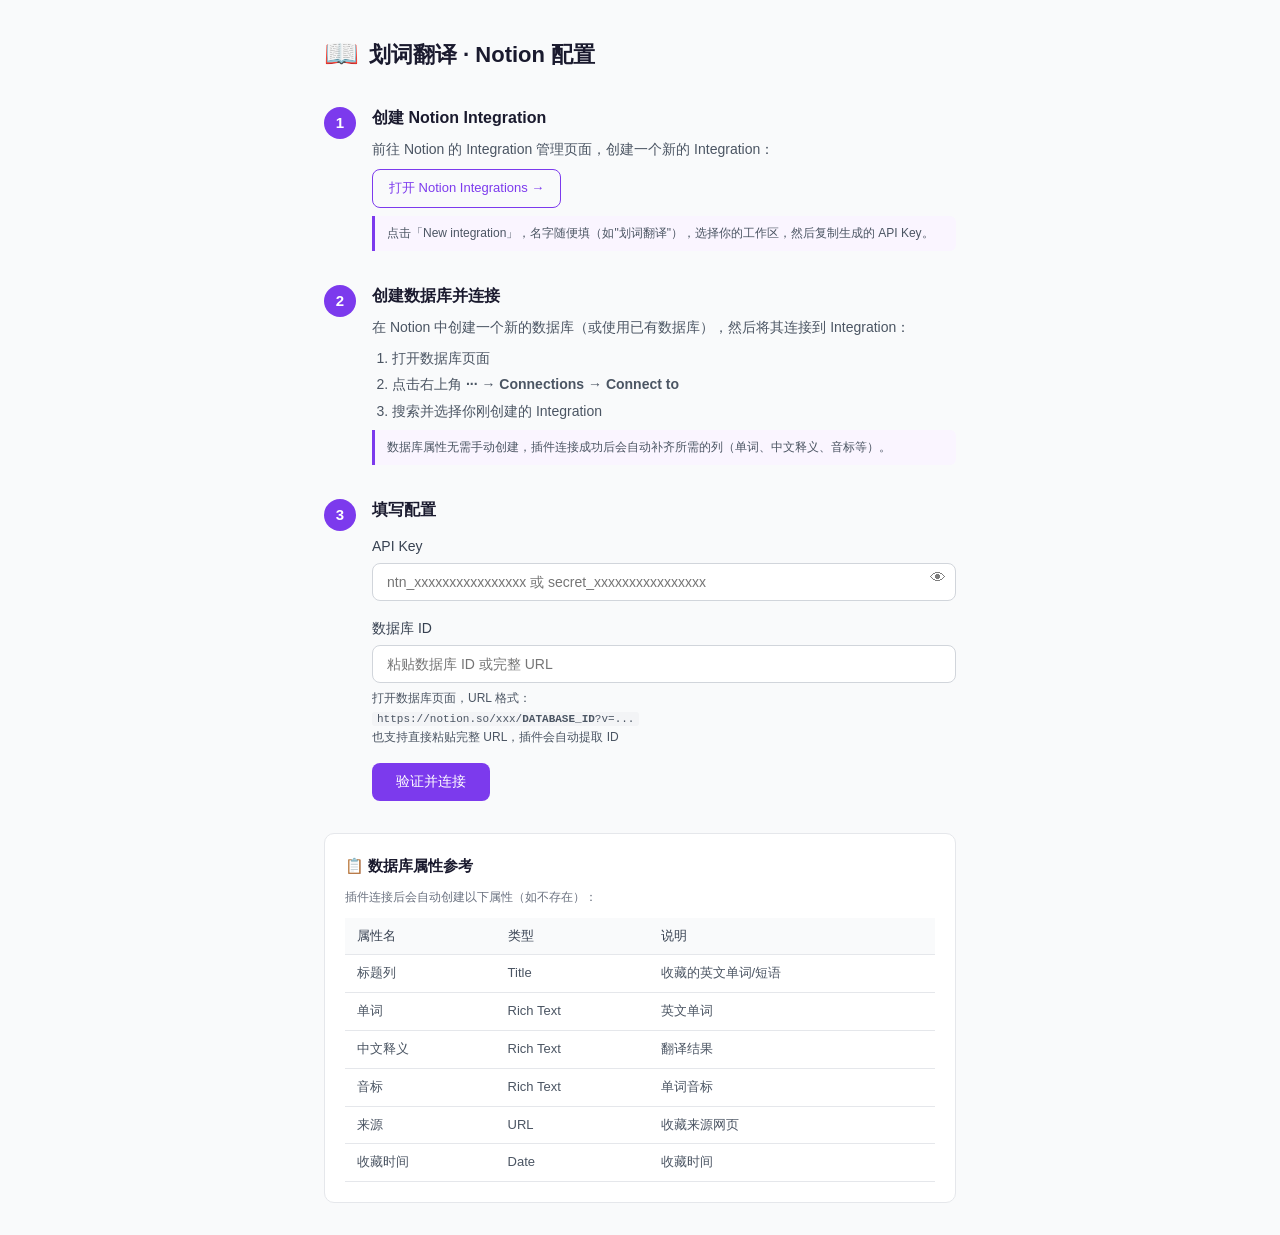
==== options/index.html @ 9b3dc49e "Initial commit: 拾词 Chrome 扩展 v1.1.0" ====
<!DOCTYPE html>
<html lang="zh-CN">
<head>
  <meta charset="UTF-8">
  <meta name="viewport" content="width=device-width, initial-scale=1.0">
  <title>划词翻译 - Notion 配置</title>
  <link rel="stylesheet" href="index.css">
</head>
<body>
  <div class="options-container">
    <div class="options-header">
      <span class="options-logo">📖</span>
      <h1>划词翻译 · Notion 配置</h1>
    </div>

    <!-- Connected State -->
    <div class="connected-banner" id="connectedBanner" style="display:none;">
      <span class="banner-icon">✅</span>
      <div class="banner-text">
        <p class="banner-title">Notion 已连接</p>
        <p class="banner-desc" id="connectedDesc"></p>
      </div>
      <button class="btn-danger" id="disconnectBtn">断开</button>
    </div>

    <!-- Sync Section (only when connected) -->
    <div class="sync-section" id="syncSection" style="display:none;">
      <h2>☁️ 同步到 Notion</h2>
      <p>将本地收藏的词汇批量同步到 Notion 数据库。新收藏的词汇会自动同步，此按钮用于补同步历史词汇。</p>
      <div class="sync-row">
        <span id="localCount">本地词汇：0 条</span>
        <button class="btn-primary" id="syncAllBtn">一键同步全部</button>
      </div>
      <div class="sync-result" id="syncResult" style="display:none;"></div>
    </div>

    <!-- Setup Steps -->
    <div id="setupSteps">
      <div class="step">
        <div class="step-number">1</div>
        <div class="step-content">
          <h2>创建 Notion Integration</h2>
          <p>前往 Notion 的 Integration 管理页面，创建一个新的 Integration：</p>
          <a href="https://www.notion.so/my-integrations" target="_blank" class="btn-outline">
            打开 Notion Integrations →
          </a>
          <p class="step-hint">点击「New integration」，名字随便填（如"划词翻译"），选择你的工作区，然后复制生成的 API Key。</p>
        </div>
      </div>

      <div class="step">
        <div class="step-number">2</div>
        <div class="step-content">
          <h2>创建数据库并连接</h2>
          <p>在 Notion 中创建一个新的数据库（或使用已有数据库），然后将其连接到 Integration：</p>
          <ol class="step-list">
            <li>打开数据库页面</li>
            <li>点击右上角 <strong>···</strong> → <strong>Connections</strong> → <strong>Connect to</strong></li>
            <li>搜索并选择你刚创建的 Integration</li>
          </ol>
          <p class="step-hint">数据库属性无需手动创建，插件连接成功后会自动补齐所需的列（单词、中文释义、音标等）。</p>
        </div>
      </div>

      <div class="step">
        <div class="step-number">3</div>
        <div class="step-content">
          <h2>填写配置</h2>
          <div class="config-form">
            <div class="form-group">
              <label for="apiKey">API Key</label>
              <input type="password" id="apiKey" placeholder="ntn_xxxxxxxxxxxxxxxx 或 secret_xxxxxxxxxxxxxxxx" autocomplete="off">
              <button class="btn-toggle-visibility" id="toggleApiKey" title="显示/隐藏">👁</button>
            </div>
            <div class="form-group">
              <label for="databaseId">数据库 ID</label>
              <input type="text" id="databaseId" placeholder="粘贴数据库 ID 或完整 URL">
              <p class="form-hint">打开数据库页面，URL 格式：<br><code>https://notion.so/xxx/<strong>DATABASE_ID</strong>?v=...</code><br>也支持直接粘贴完整 URL，插件会自动提取 ID</p>
            </div>
            <button class="btn-primary" id="validateBtn">
              <span id="validateBtnText">验证并连接</span>
              <span id="validateBtnLoading" style="display:none;">验证中...</span>
            </button>
            <div class="validate-result" id="validateResult" style="display:none;"></div>
          </div>
        </div>
      </div>
    </div>

    <!-- Database Properties Reference -->
    <div class="reference">
      <h3>📋 数据库属性参考</h3>
      <p>插件连接后会自动创建以下属性（如不存在）：</p>
      <table>
        <thead>
          <tr><th>属性名</th><th>类型</th><th>说明</th></tr>
        </thead>
        <tbody>
          <tr><td>标题列</td><td>Title</td><td>收藏的英文单词/短语</td></tr>
          <tr><td>单词</td><td>Rich Text</td><td>英文单词</td></tr>
          <tr><td>中文释义</td><td>Rich Text</td><td>翻译结果</td></tr>
          <tr><td>音标</td><td>Rich Text</td><td>单词音标</td></tr>
          <tr><td>来源</td><td>URL</td><td>收藏来源网页</td></tr>
          <tr><td>收藏时间</td><td>Date</td><td>收藏时间</td></tr>
        </tbody>
      </table>
    </div>
  </div>

  <script src="index.js"></script>
</body>
</html>
---- options/index.css ----
/* 划词翻译 - Options Page Styles */

* { margin: 0; padding: 0; box-sizing: border-box; }

body {
  font-family: -apple-system, BlinkMacSystemFont, "Segoe UI", Roboto, "Helvetica Neue", Arial, sans-serif;
  font-size: 14px;
  color: #1a1a2e;
  background: #f9fafb;
  line-height: 1.6;
}

.options-container {
  max-width: 680px;
  margin: 0 auto;
  padding: 32px 24px;
}

/* Header */
.options-header {
  display: flex;
  align-items: center;
  gap: 10px;
  margin-bottom: 28px;
}
.options-logo { font-size: 28px; }
.options-header h1 { font-size: 22px; font-weight: 600; color: #1a1a2e; }

/* Connected Banner */
.connected-banner {
  display: flex;
  align-items: center;
  gap: 12px;
  background: #f0fdf4;
  border: 1px solid #86efac;
  border-radius: 10px;
  padding: 16px 20px;
  margin-bottom: 24px;
}
.banner-icon { font-size: 24px; }
.banner-text { flex: 1; }
.banner-title { font-weight: 600; color: #166534; }
.banner-desc { font-size: 12px; color: #4ade80; color: #6b7280; margin-top: 2px; }

/* Sync Section */
.sync-section {
  background: #fff;
  border: 1px solid #e5e7eb;
  border-radius: 10px;
  padding: 20px;
  margin-bottom: 24px;
}
.sync-section h2 { font-size: 16px; margin-bottom: 8px; }
.sync-section p { color: #6b7280; font-size: 13px; margin-bottom: 12px; }
.sync-row {
  display: flex;
  align-items: center;
  justify-content: space-between;
  gap: 12px;
}
.sync-result { margin-top: 12px; padding: 10px 14px; border-radius: 6px; font-size: 13px; line-height: 1.6; }
.sync-result.success { background: #f0fdf4; color: #166534; border: 1px solid #86efac; }
.sync-result.warning { background: #fffbeb; color: #92400e; border: 1px solid #fcd34d; }
.sync-result.error { background: #fef2f2; color: #991b1b; border: 1px solid #fca5a5; }

/* Steps */
.step {
  display: flex;
  gap: 16px;
  margin-bottom: 24px;
}
.step-number {
  width: 32px;
  height: 32px;
  min-width: 32px;
  background: #7C3AED;
  color: white;
  border-radius: 50%;
  display: flex;
  align-items: center;
  justify-content: center;
  font-weight: 600;
  font-size: 15px;
  margin-top: 2px;
}
.step-content { flex: 1; }
.step-content h2 { font-size: 16px; margin-bottom: 8px; }
.step-content p { color: #4b5563; margin-bottom: 8px; }
.step-hint {
  background: #faf5ff;
  border-left: 3px solid #7C3AED;
  padding: 8px 12px;
  font-size: 12px;
  color: #6b21a8;
  border-radius: 0 6px 6px 0;
  margin-top: 8px;
}
.step-hint code { background: #ede9fe; padding: 1px 5px; border-radius: 3px; font-size: 11px; }
.step-list { padding-left: 20px; margin: 8px 0; }
.step-list li { margin-bottom: 4px; color: #4b5563; }

/* Buttons */
.btn-primary {
  background: #7C3AED;
  color: white;
  border: none;
  padding: 10px 24px;
  border-radius: 8px;
  font-size: 14px;
  cursor: pointer;
  transition: background 0.2s;
}
.btn-primary:hover { background: #6D28D9; }
.btn-primary:disabled { opacity: 0.6; cursor: not-allowed; }

.btn-outline {
  display: inline-block;
  border: 1px solid #7C3AED;
  color: #7C3AED;
  padding: 8px 16px;
  border-radius: 8px;
  text-decoration: none;
  font-size: 13px;
  transition: all 0.2s;
}
.btn-outline:hover { background: #7C3AED; color: white; }

.btn-danger {
  background: #ef4444;
  color: white;
  border: none;
  padding: 8px 16px;
  border-radius: 8px;
  font-size: 12px;
  cursor: pointer;
  transition: background 0.2s;
}
.btn-danger:hover { background: #dc2626; }

/* Config Form */
.config-form { margin-top: 12px; }
.form-group {
  margin-bottom: 16px;
  position: relative;
}
.form-group label {
  display: block;
  font-weight: 500;
  margin-bottom: 6px;
  color: #374151;
}
.form-group input {
  width: 100%;
  padding: 10px 14px;
  border: 1px solid #d1d5db;
  border-radius: 8px;
  font-size: 14px;
  outline: none;
  transition: border-color 0.2s;
}
.form-group input:focus { border-color: #7C3AED; box-shadow: 0 0 0 3px rgba(124, 58, 237, 0.1); }
.form-hint { font-size: 12px; color: #9ca3af; margin-top: 6px; line-height: 1.6; }
.form-hint code { background: #f3f4f6; padding: 1px 5px; border-radius: 3px; font-size: 11px; }
.btn-toggle-visibility {
  position: absolute;
  right: 10px;
  top: 34px;
  background: none;
  border: none;
  cursor: pointer;
  font-size: 16px;
  opacity: 0.5;
}
.btn-toggle-visibility:hover { opacity: 1; }

/* Validate Result */
.validate-result {
  margin-top: 12px;
  padding: 12px 16px;
  border-radius: 8px;
  font-size: 13px;
  line-height: 1.6;
  white-space: pre-line;
}
.validate-result.success { background: #f0fdf4; color: #166534; border: 1px solid #86efac; }
.validate-result.error { background: #fef2f2; color: #991b1b; border: 1px solid #fca5a5; }

/* Reference */
.reference {
  margin-top: 32px;
  padding: 20px;
  background: #fff;
  border: 1px solid #e5e7eb;
  border-radius: 10px;
}
.reference h3 { font-size: 15px; margin-bottom: 10px; }
.reference p { font-size: 12px; color: #6b7280; margin-bottom: 10px; }
.reference table {
  width: 100%;
  border-collapse: collapse;
  font-size: 13px;
}
.reference th, .reference td {
  padding: 8px 12px;
  text-align: left;
  border-bottom: 1px solid #e5e7eb;
}
.reference th { background: #f9fafb; font-weight: 500; color: #374151; }
.reference td { color: #4b5563; }
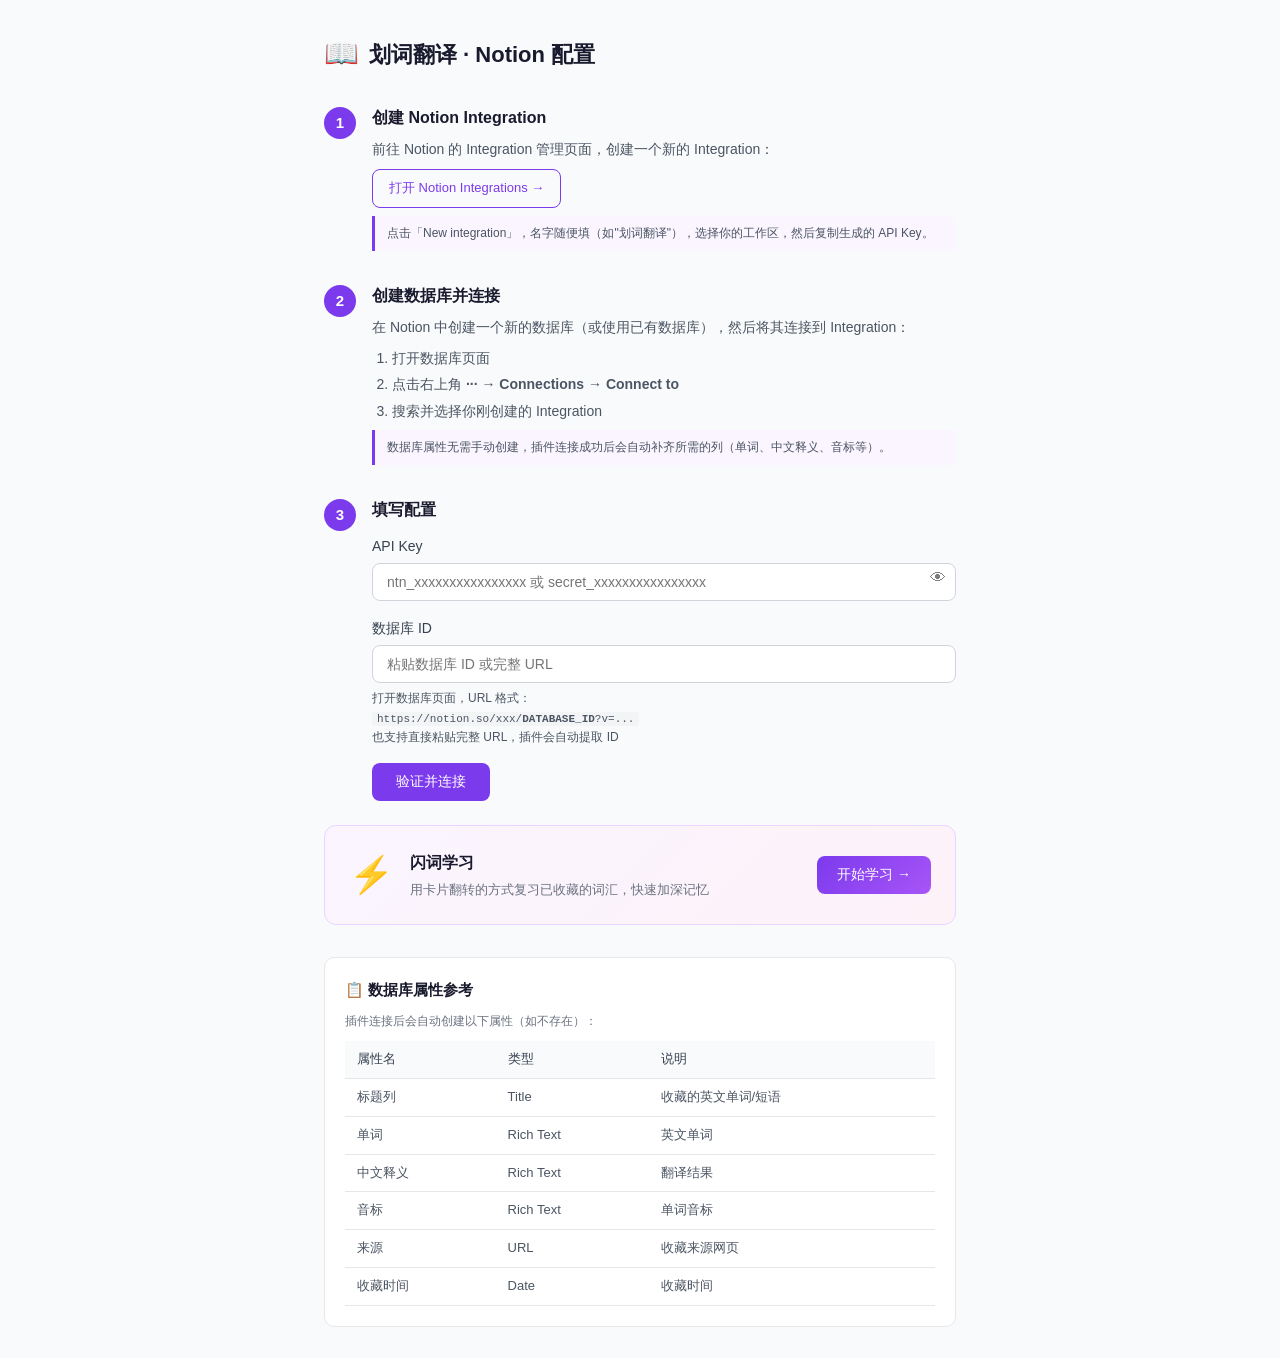
==== commit ec919884: "feat: v1.2.1 - 闪词学习 + 批量导入 + 修复翻译弹窗竞态 ✨ 新功能 - 闪词学习：卡片翻转方式复习词汇，支持标记认识/不认识   - 支持键盘快捷键（← 不认识，→ 认识，空格 翻" ====
--- a/options/index.html
+++ b/options/index.html
@@ -87,6 +87,18 @@
       </div>
     </div>
 
+    <!-- Flashcard Learning -->
+    <div class="flashcard-section">
+      <div class="flashcard-card">
+        <div class="flashcard-icon">⚡</div>
+        <div class="flashcard-info">
+          <h2>闪词学习</h2>
+          <p>用卡片翻转的方式复习已收藏的词汇，快速加深记忆</p>
+        </div>
+        <button class="btn-flashcard" id="openFlashcardBtn">开始学习 →</button>
+      </div>
+    </div>
+
     <!-- Database Properties Reference -->
     <div class="reference">
       <h3>📋 数据库属性参考</h3>
--- a/options/index.css
+++ b/options/index.css
@@ -207,3 +207,38 @@
 }
 .reference th { background: #f9fafb; font-weight: 500; color: #374151; }
 .reference td { color: #4b5563; }
+
+/* Flashcard Section */
+.flashcard-section {
+  margin-bottom: 24px;
+}
+.flashcard-card {
+  display: flex;
+  align-items: center;
+  gap: 16px;
+  background: linear-gradient(135deg, #faf5ff 0%, #fdf2f8 100%);
+  border: 1px solid #e9d5ff;
+  border-radius: 12px;
+  padding: 20px 24px;
+}
+.flashcard-icon {
+  font-size: 36px;
+  flex-shrink: 0;
+}
+.flashcard-info { flex: 1; }
+.flashcard-info h2 { font-size: 16px; margin-bottom: 4px; color: #1a1a2e; }
+.flashcard-info p { font-size: 13px; color: #6b7280; }
+.btn-flashcard {
+  background: linear-gradient(135deg, #7C3AED, #a855f7);
+  color: #fff;
+  border: none;
+  padding: 10px 20px;
+  border-radius: 8px;
+  font-size: 14px;
+  font-weight: 500;
+  cursor: pointer;
+  white-space: nowrap;
+  transition: opacity 0.2s, transform 0.15s;
+  flex-shrink: 0;
+}
+.btn-flashcard:hover { opacity: 0.9; transform: scale(1.02); }
